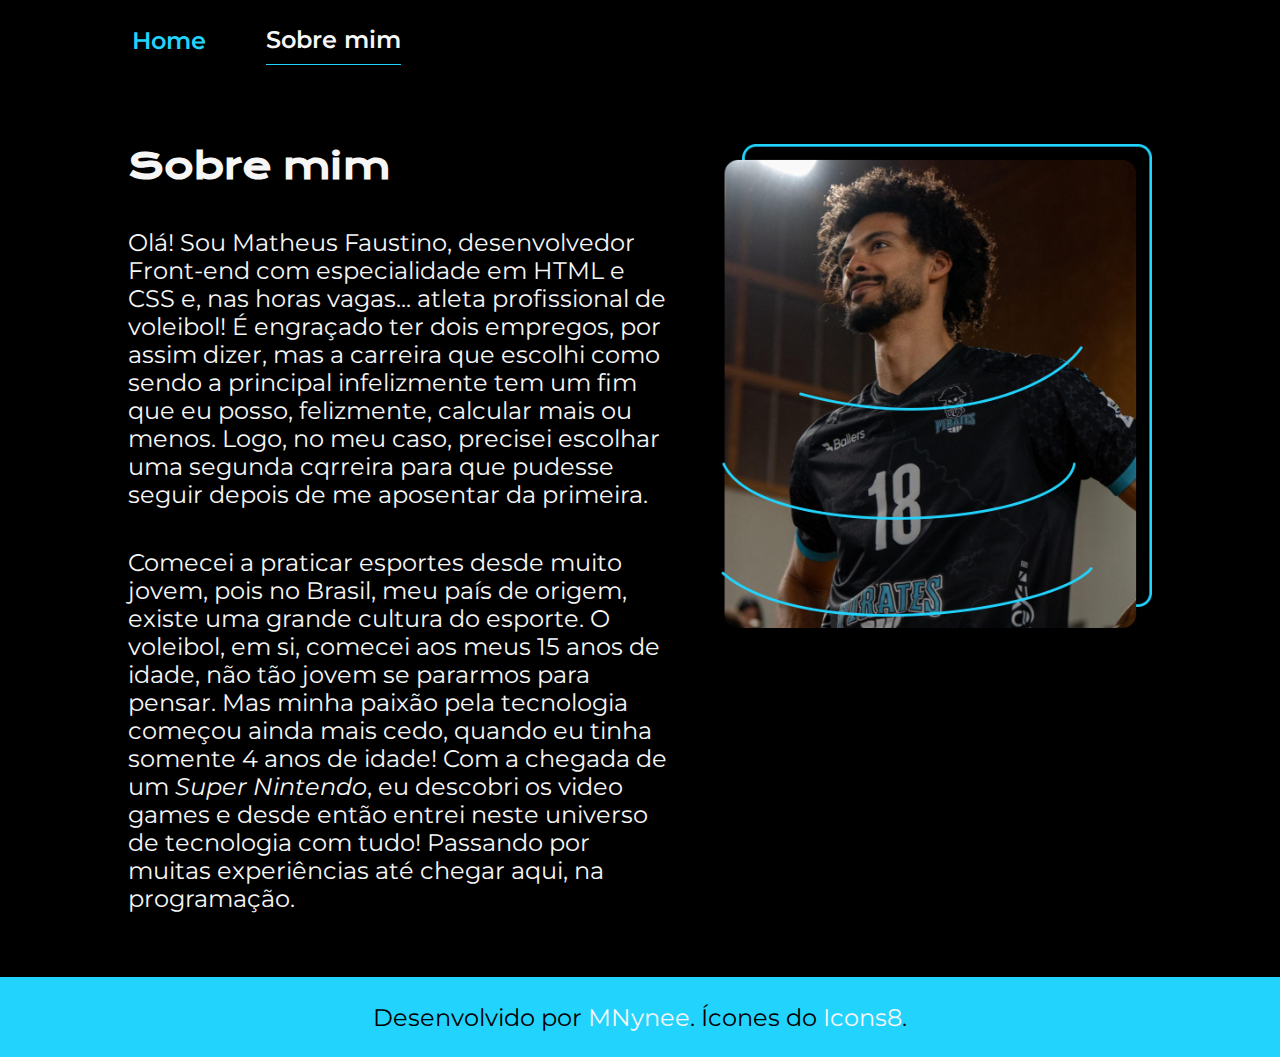
==== about.html @ d99e59ff "Add files via upload" ====
<!DOCTYPE html>
<html lang="pt-br">

<head>
    <meta charset="UTF-8">
    <meta name="viewport" content="width=device-width, initial-scale=1.0">
    <title>Sobre mim</title>

    <link rel="stylesheet" href="src/css/about.css">
    <link rel="stylesheet" href= "src/css/header.css">
    <link rel="stylesheet" href="src/css/footer.css">

</head>

<body>
    <header class="cabecalho">
        <nav class="cabecalho__menu-principal">
            <a href="index.html" class="cabecalho__menu-principal__link">Home</a>
            <a href="about.html" class="cabecalho__menu-principal__link cabecalho__menu-principal__atual">Sobre mim</a>
        </nav>
    </header>
    <main>
        <section class="lado-esquerdo">
            <h1 class="lado-esquerdo__titulo">Sobre mim</h1>
            <p class="lado-esquerdo__texto">Olá! Sou Matheus Faustino, desenvolvedor Front-end com especialidade em HTML
                e CSS e, nas horas vagas... atleta profissional de voleibol! É engraçado ter dois empregos, por assim dizer,
                mas a carreira que escolhi como sendo a principal infelizmente tem um fim que eu posso, felizmente, calcular
                mais ou menos. Logo, no meu caso, precisei escolhar uma segunda cqrreira para que pudesse seguir 
            depois de me aposentar da primeira.</p>
            <p class="lado-esquerdo__texto">Comecei a praticar esportes desde muito jovem, pois no Brasil, meu país de origem,
                existe uma grande cultura do esporte. O voleibol, em si, comecei aos meus 15 anos de idade, não tão jovem
                se pararmos para pensar. Mas minha paixão pela tecnologia começou ainda mais cedo, quando eu tinha somente
                4 anos de idade! Com a chegada de um <em> Super Nintendo</em>, eu descobri os video games e desde então entrei
                neste universo de tecnologia com tudo! Passando por muitas experiências até chegar aqui, na 
                programação.
            </p>
        </section>
        <section class="lado-direito">
            <img src="src/img/Imagem2.png" alt="Foto de Matheus" class="lado-direito__imagem">
        </section>
    </main>
    <footer class="rodape">
        <p class="rodape__texto">Desenvolvido por <a href="https://github.com/MNynee" class="rodape__texto__link">MNynee</a>. Ícones do <a
            href="https://icons8.com/" class="rodape__texto__link">Icons8</a>.</p>
    </footer>
</body>

</html>
---- src/css/about.css ----
@import url('https://fonts.googleapis.com/css2?family=Krona+One&family=Montserrat:ital,wght@0,100..900;1,100..900&display=swap');

:root {
    --cor-bg-principal: #000000;
    --cor-texto-principal: #f6f6f6;
    --cor-destaque: #22d4fd;
    --cor-hover-sms: #272727;
    
    --font-titulo: 'Krona One', sans-serif;
    --font-texto: 'Montserrat', sans-serif;
}

*{
    margin: 0;
    padding: 0;
    box-sizing: border-box;
}

html {
    font-size: 62.5%;
}

body{
    min-height: 100vh;
    background-color: var(--cor-bg-principal);
}

main {
    margin: 5% 10%;
    display: flex;
    justify-content: space-between;
    align-items: flex-start;
    gap: 50px;
}

.lado-esquerdo {
    display: flex;
    flex-direction: column;
    gap: 40px;
    width: 61.5rem;
}

.lado-esquerdo__titulo {
    font-family: var(--font-titulo);
    color: var(--cor-texto-principal); 
    font-size: 3.6rem;
    line-height: 4.5rem;
}

.lado-esquerdo__texto {
    font-family: var(--font-texto);
    color: var(--cor-texto-principal);
    font-size: 2.4rem;
    line-height: 2.8rem;
}

.lado-direito {
    width: 48.8rem;
    display: flex;
}

.lado-direito__imagem {
    width: 100%;
}
---- src/css/header.css ----
.cabecalho__menu-principal {
    width: 100%;
    height: 80px;
    display: flex;
    justify-content: flex-start;
    align-items: center;
    padding: 0 8%;
}

.cabecalho__menu-principal__link {
    height: 50px;
    margin: 0 30px;
    display: flex;
    align-items: center;
    justify-content: center;
    text-decoration: none;
    font-family: var(--font-texto);
    font-weight: 600;
    font-size: 2.4rem;
    color: var(--cor-destaque);
}

.cabecalho__menu-principal__link:hover {
    color: var(--cor-texto-principal);
}

.cabecalho__menu-principal__atual {
    color: var(--cor-texto-principal);
    border-bottom: var(--cor-destaque) solid 1px;
}
---- src/css/footer.css ----
.rodape {
    height: 80px;
    width: 100%;
    background-color: var(--cor-destaque);
    display: flex;
    justify-content: center;
    align-items: center;
}

.rodape__texto {
    font-family: var(--font-texto);
    font-size: 2.4rem;
    color: var(--cor-bg-principal);
}

.rodape__texto__link {
    text-decoration: none;
    color: var(--cor-texto-principal);
}
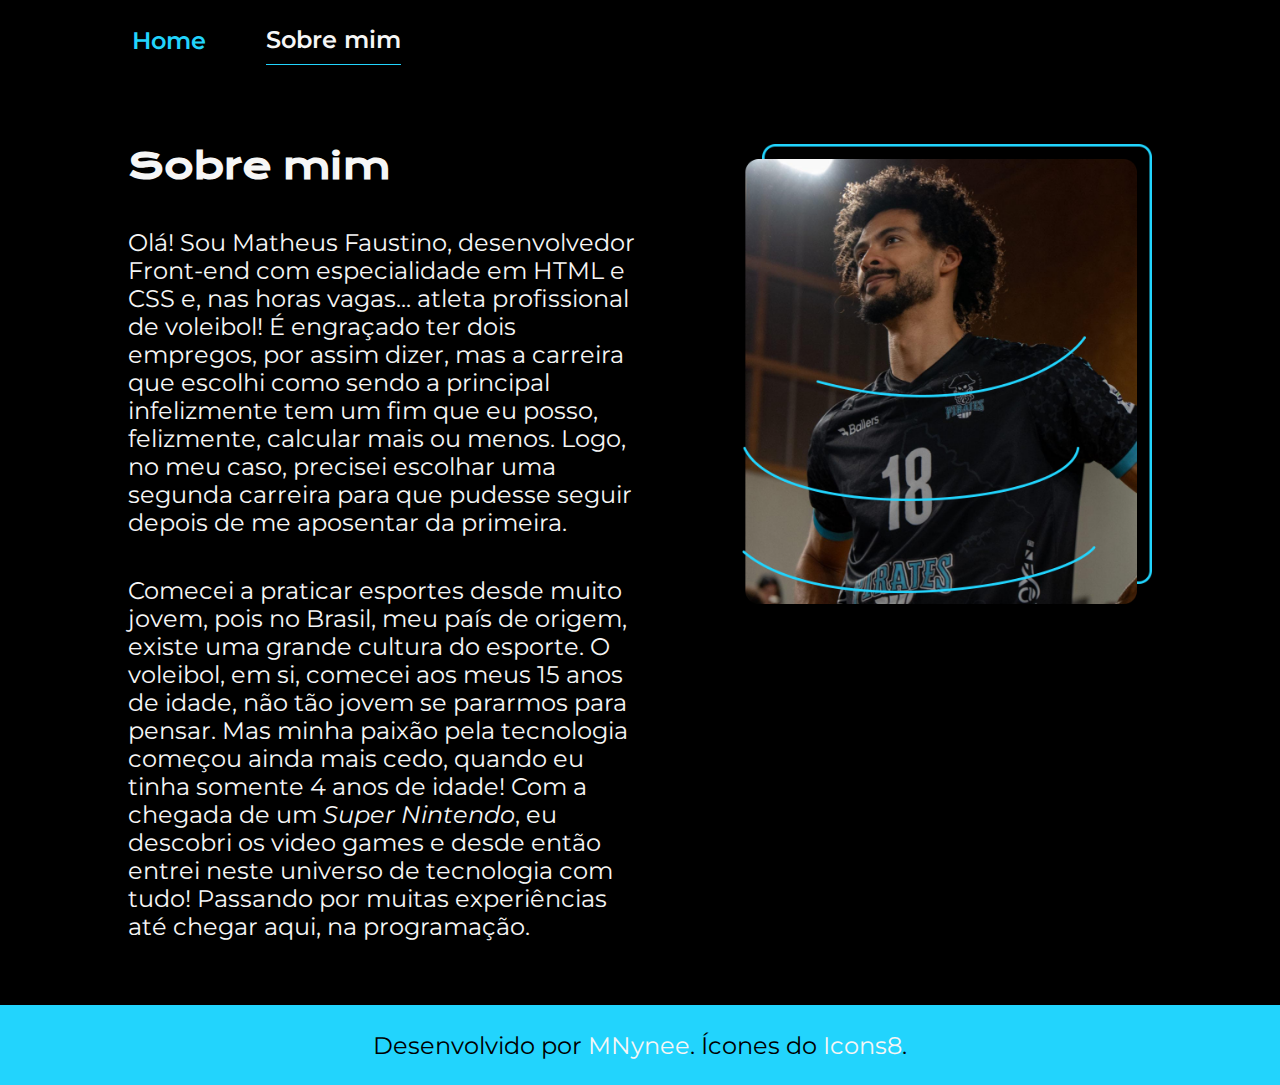
==== commit d3243078: "Add files via upload" ====
--- a/about.html
+++ b/about.html
@@ -6,7 +6,7 @@
     <meta name="viewport" content="width=device-width, initial-scale=1.0">
     <title>Sobre mim</title>
 
-    <link rel="stylesheet" href="src/css/about.css">
+    <link rel="stylesheet" href="src/css/style.css">
     <link rel="stylesheet" href= "src/css/header.css">
     <link rel="stylesheet" href="src/css/footer.css">
 
@@ -25,7 +25,7 @@
             <p class="lado-esquerdo__texto">Olá! Sou Matheus Faustino, desenvolvedor Front-end com especialidade em HTML
                 e CSS e, nas horas vagas... atleta profissional de voleibol! É engraçado ter dois empregos, por assim dizer,
                 mas a carreira que escolhi como sendo a principal infelizmente tem um fim que eu posso, felizmente, calcular
-                mais ou menos. Logo, no meu caso, precisei escolhar uma segunda cqrreira para que pudesse seguir 
+                mais ou menos. Logo, no meu caso, precisei escolhar uma segunda carreira para que pudesse seguir 
             depois de me aposentar da primeira.</p>
             <p class="lado-esquerdo__texto">Comecei a praticar esportes desde muito jovem, pois no Brasil, meu país de origem,
                 existe uma grande cultura do esporte. O voleibol, em si, comecei aos meus 15 anos de idade, não tão jovem
--- a/src/css/style.css
+++ b/src/css/style.css
@@ -0,0 +1,135 @@
+@import url('https://fonts.googleapis.com/css2?family=Krona+One&family=Montserrat:ital,wght@0,100..900;1,100..900&display=swap');
+
+:root {
+    --cor-bg-principal: #000000;
+    --cor-texto-principal: #f6f6f6;
+    --cor-destaque: #22d4fd;
+    --cor-hover-sms: #272727;
+
+    --font-titulo: 'Krona One', sans-serif;
+    --font-texto: 'Montserrat', sans-serif;
+}
+
+*{
+    margin: 0;
+    padding: 0;
+    box-sizing: border-box;
+}
+
+html {
+    font-size: 62.5%;
+}
+
+body{
+    min-height: 100vh;
+    background-color: var(--cor-bg-principal);
+}
+
+main {
+    padding: 5% 10%;
+    display: flex;
+    justify-content: space-between;
+    align-items: flex-start;
+    gap: 50px;
+}
+
+.lado-esquerdo {
+    display: flex;
+    flex-direction: column;
+    gap: 40px;
+    width: 50%;
+}
+
+.lado-esquerdo__titulo {
+    font-family: var(--font-titulo);
+    color: var(--cor-texto-principal); 
+    font-size: 3.6rem;
+    line-height: 4.5rem;
+}
+
+.lado-esquerdo__titulo-destaque {
+    color: var(--cor-destaque);
+}
+
+.lado-esquerdo__texto {
+    font-family: var(--font-texto);
+    color: var(--cor-texto-principal);
+    font-size: 2.4rem;
+    line-height: 2.8rem;
+}
+
+.lado-esquerdo__buttons {
+    display: flex;
+    flex-direction: column;
+    justify-content: center;
+    align-items: center;
+    gap: 32px;
+}
+
+.lado-esquerdo__buttons__title {
+    font-family: var(--font-titulo);
+    color: var(--cor-texto-principal);
+    font-size: 2.4rem;
+}
+
+.lado-esquerdo__buttons__link {
+    width: 80%;
+    text-decoration: none;
+    background-color: var(--cor-bg-principal);
+    font-family: var(--font-texto);
+    color: var(--cor-texto-principal);
+    font-weight: 600;
+    font-size: 1.8rem;
+    text-align: center;
+    padding: 2.15rem 0;
+    border: var(--cor-destaque) solid 2px;
+    border-radius: 8px;
+    display: flex;
+    justify-content: center;
+    align-items: center;
+    gap: 10px;
+    transition: all 0.5s;
+}
+
+.lado-esquerdo__buttons__link:hover {
+    color: var(--cor-destaque);
+    background-color: var(--cor-hover-sms);
+    width: 90%;
+}
+
+.lado-direito {
+    width: 40%;
+    display: flex;
+}
+
+.lado-direito__imagem {
+    width: 100%;
+}
+
+/*----------------------------------------RESPONSIVO--------------------------------------------*/
+
+@media(max-width: 800px){
+    html {  
+        font-size: 50%;
+    }
+
+    main {
+        flex-direction: column-reverse;
+        align-items: center;
+        padding: 10% 5%;
+    }
+
+    .lado-esquerdo {
+        width: 90%;
+    }
+
+    .lado-direito {
+        width: 50%;
+    }
+}
+
+@media(max-width: 400px) {
+    html {  
+        font-size: 40%;
+    }
+}--- a/src/css/header.css
+++ b/src/css/header.css
@@ -28,3 +28,20 @@
     color: var(--cor-texto-principal);
     border-bottom: var(--cor-destaque) solid 1px;
 }
+
+/*-------------------------------------RESPONSIVO---------------------------------------------*/
+
+@media(max-width: 800px) {
+    .cabecalho {
+        padding: 10% 10% 0 10%;
+    }
+
+    .cabecalho__menu-principal {
+        justify-content: center;
+        height: 50px;
+    }
+}
+
+@media(max-width: 400px) {
+
+}--- a/src/css/footer.css
+++ b/src/css/footer.css
@@ -16,4 +16,15 @@
 .rodape__texto__link {
     text-decoration: none;
     color: var(--cor-texto-principal);
-}+}
+
+
+@media(max-width: 800px) {
+    .rodape {
+        padding: 10%;
+    }
+
+    .rodape__texto {
+        text-align: center;
+    }
+}
